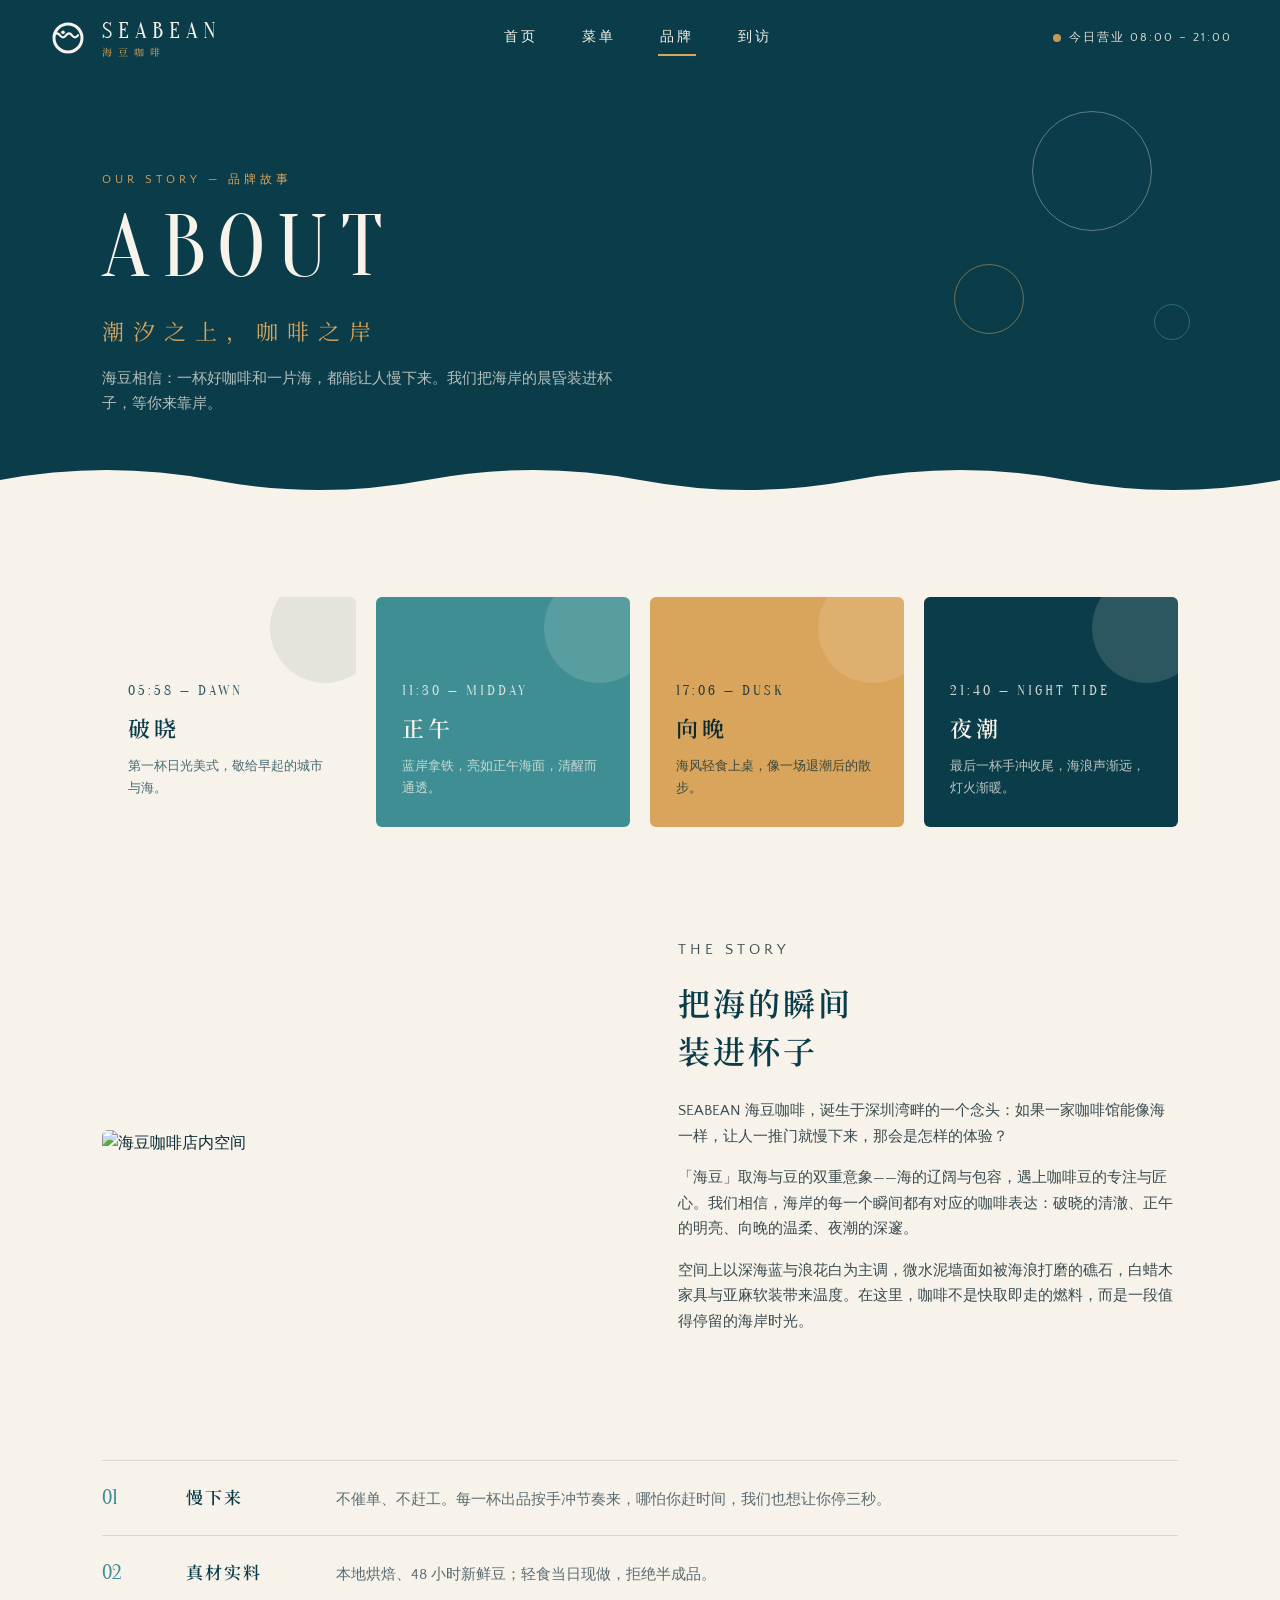
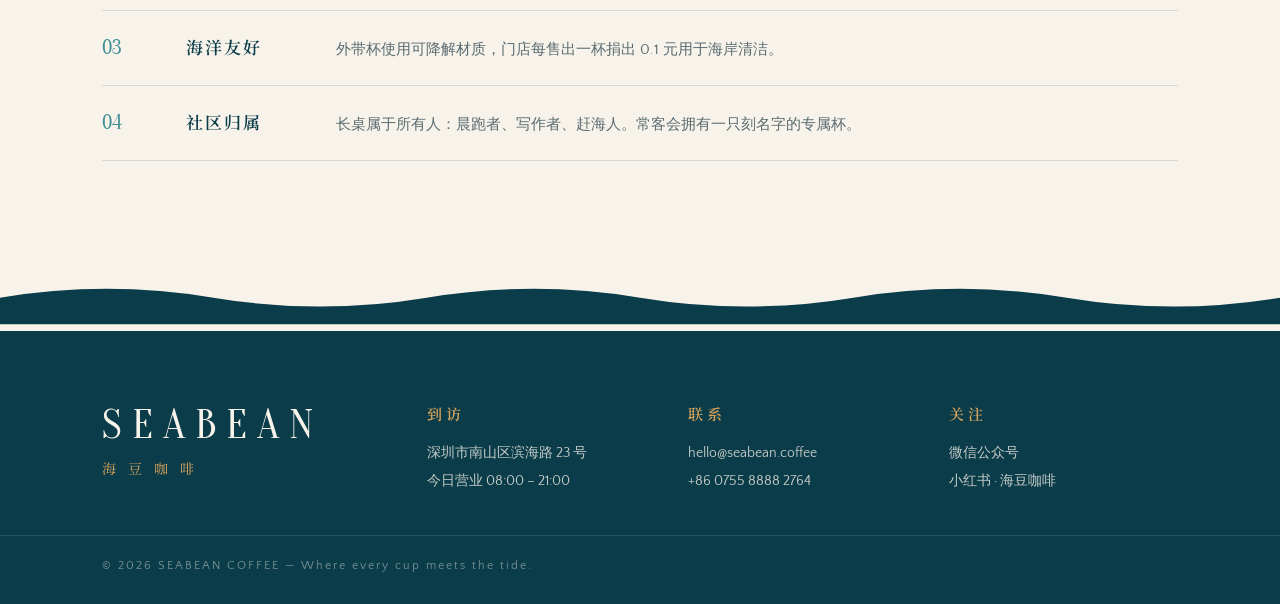
==== about.html @ 06146616 "Seabean 海豆咖啡官网：首页/菜单/品牌/到访四页" ====
<!DOCTYPE html>
<html lang="zh-CN">
<head>
<meta charset="UTF-8">
<meta name="viewport" content="width=device-width, initial-scale=1.0">
<title>品牌故事 · SEABEAN 海豆咖啡</title>
<meta name="description" content="海豆咖啡的品牌故事：把海的瞬间装进杯子。晨昏之间，潮汐之上，咖啡之岸。">
<link rel="preconnect" href="https://fonts.googleapis.com">
<link href="https://fonts.googleapis.com/css2?family=Oranienbaum&family=Quattrocento+Sans:wght@400;700&family=Noto+Serif+SC:wght@400;600&display=swap" rel="stylesheet">
<link rel="stylesheet" href="assets/style.css">
</head>
<body>

<header class="site-header">
  <a class="brand" href="index.html">
    <svg class="brand-mark" viewBox="0 0 120 120" aria-hidden="true">
      <circle cx="60" cy="60" r="42" fill="none" stroke="currentColor" stroke-width="9"/>
      <path d="M18 52 Q27 40 36 52 T54 52 T72 52 T90 52" fill="none" stroke="currentColor" stroke-width="7" stroke-linecap="round"/>
      <circle cx="45" cy="43" r="5.5" fill="currentColor"/>
    </svg>
    <span class="brand-word">SEABEAN<small>海豆咖啡</small></span>
  </a>
  <nav class="site-nav">
    <a href="index.html">首页</a>
    <a href="menu.html">菜单</a>
    <a href="about.html">品牌</a>
    <a href="visit.html">到访</a>
  </nav>
  <div class="header-hours"><span class="dot-live"></span>今日营业 08:00 – 21:00</div>
</header>

<section class="page-hero">
  <p class="sec-label on-dark">OUR STORY — 品牌故事</p>
  <h1>ABOUT</h1>
  <p class="ph-cn">潮汐之上，咖啡之岸</p>
  <p class="ph-sub">海豆相信：一杯好咖啡和一片海，都能让人慢下来。我们把海岸的晨昏装进杯子，等你来靠岸。</p>
  <div class="ph-bubbles">
    <span class="p1"></span><span class="p2"></span><span class="p3"></span>
  </div>
  <svg class="ph-wave" viewBox="0 0 1440 70" preserveAspectRatio="none" aria-hidden="true">
    <path d="M0 70 L0 42 Q120 22 240 42 Q360 62 480 42 Q600 22 720 42 Q840 62 960 42 Q1080 22 1200 42 Q1320 62 1440 42 L1440 70 Z" fill="#F7F3EA"/>
  </svg>
</section>

<!-- 晨昏四瞬间 -->
<section class="moments">
  <div class="moment m1 reveal">
    <span class="m-en">05:58 — DAWN</span>
    <div class="m-cn">破晓</div>
    <p class="m-desc">第一杯日光美式，敬给早起的城市与海。</p>
  </div>
  <div class="moment m2 reveal" style="transition-delay:.08s">
    <span class="m-en">11:30 — MIDDAY</span>
    <div class="m-cn">正午</div>
    <p class="m-desc">蓝岸拿铁，亮如正午海面，清醒而通透。</p>
  </div>
  <div class="moment m3 reveal" style="transition-delay:.16s">
    <span class="m-en">17:06 — DUSK</span>
    <div class="m-cn">向晚</div>
    <p class="m-desc">海风轻食上桌，像一场退潮后的散步。</p>
  </div>
  <div class="moment m4 reveal" style="transition-delay:.24s">
    <span class="m-en">21:40 — NIGHT TIDE</span>
    <div class="m-cn">夜潮</div>
    <p class="m-desc">最后一杯手冲收尾，海浪声渐远，灯火渐暖。</p>
  </div>
</section>

<!-- 品牌故事 -->
<section class="story">
  <div class="story-img reveal">
    <img src="assets/shop_interior.jpg" alt="海豆咖啡店内空间">
  </div>
  <div class="story-text reveal">
    <p class="sec-label">THE STORY</p>
    <h2>把海的瞬间<br>装进杯子</h2>
    <p>SEABEAN 海豆咖啡，诞生于深圳湾畔的一个念头：如果一家咖啡馆能像海一样，让人一推门就慢下来，那会是怎样的体验？</p>
    <p>「海豆」取海与豆的双重意象——海的辽阔与包容，遇上咖啡豆的专注与匠心。我们相信，海岸的每一个瞬间都有对应的咖啡表达：破晓的清澈、正午的明亮、向晚的温柔、夜潮的深邃。</p>
    <p>空间上以深海蓝与浪花白为主调，微水泥墙面如被海浪打磨的礁石，白蜡木家具与亚麻软装带来温度。在这里，咖啡不是快取即走的燃料，而是一段值得停留的海岸时光。</p>
  </div>
</section>

<!-- 品牌准则 -->
<section style="padding:0 8vw 110px">
  <ul class="values reveal">
    <li><span class="v-num">01</span><span class="v-name">慢下来</span><span class="v-desc">不催单、不赶工。每一杯出品按手冲节奏来，哪怕你赶时间，我们也想让你停三秒。</span></li>
    <li><span class="v-num">02</span><span class="v-name">真材实料</span><span class="v-desc">本地烘焙、48 小时新鲜豆；轻食当日现做，拒绝半成品。</span></li>
    <li><span class="v-num">03</span><span class="v-name">海洋友好</span><span class="v-desc">外带杯使用可降解材质，门店每售出一杯捐出 0.1 元用于海岸清洁。</span></li>
    <li><span class="v-num">04</span><span class="v-name">社区归属</span><span class="v-desc">长桌属于所有人：晨跑者、写作者、赶海人。常客会拥有一只刻名字的专属杯。</span></li>
  </ul>
</section>

<footer class="site-footer">
  <div class="foot-wave"><svg viewBox="0 0 1440 60" preserveAspectRatio="none" aria-hidden="true"><path d="M0 60 L0 30 Q120 10 240 30 Q360 50 480 30 Q600 10 720 30 Q840 50 960 30 Q1080 10 1200 30 Q1320 50 1440 30 L1440 60 Z"/></svg></div>
  <div class="foot-inner">
    <div class="foot-brand">SEABEAN<small>海豆咖啡</small></div>
    <div class="foot-cols">
      <div><h4>到访</h4><p>深圳市南山区滨海路 23 号<br>今日营业 08:00 – 21:00</p></div>
      <div><h4>联系</h4><p><a href="mailto:hello@seabean.coffee">hello@seabean.coffee</a><br>+86 0755 8888 2764</p></div>
      <div><h4>关注</h4><p><a href="#">微信公众号</a><br><a href="#">小红书 · 海豆咖啡</a></p></div>
    </div>
  </div>
  <div class="foot-legal">© 2026 SEABEAN COFFEE — Where every cup meets the tide.</div>
</footer>

<script src="assets/main.js"></script>
</body>
</html>
---- assets/style.css ----
/* ============ SEABEAN 海豆咖啡 — 品牌官网 ============ */
:root{
  --deep:#0B3C49;
  --ink:#072A33;
  --aqua:#3E8E93;
  --foam:#F7F3EA;
  --sand:#D9A45B;
  --coral:#E2735B;
  --gray:#5A6B70;
  --serif-en:'Oranienbaum', 'Noto Serif SC', serif;
  --serif-cn:'Noto Serif SC', 'Songti SC', serif;
  --sans:'Quattrocento Sans', 'PingFang SC', 'Microsoft YaHei', sans-serif;
}
*{margin:0;padding:0;box-sizing:border-box}
html{scroll-behavior:smooth}
body{
  font-family:var(--sans);
  color:var(--ink);
  background:var(--foam);
  line-height:1.7;
  -webkit-font-smoothing:antialiased;
}
img{display:block;max-width:100%}
a{color:inherit;text-decoration:none}
::selection{background:var(--sand);color:var(--ink)}

/* ---------- 通用文字 ---------- */
.sec-label{
  font-size:12px;letter-spacing:4px;color:var(--aqua);
  font-family:var(--sans);margin-bottom:14px;
}
.sec-label.on-dark{color:var(--sand)}
.sec-title{
  font-family:var(--serif-cn);
  font-size:clamp(28px,3.6vw,44px);
  font-weight:600;color:var(--deep);
  line-height:1.35;letter-spacing:2px;
}
.sec-title.on-dark{color:var(--foam)}
.btn-foam,.btn-deep{
  display:inline-block;padding:14px 38px;
  font-size:14px;letter-spacing:3px;
  border:1px solid transparent;cursor:pointer;
  transition:all .35s ease;
}
.btn-foam{background:var(--foam);color:var(--deep)}
.btn-foam:hover{background:var(--sand);color:var(--ink)}
.btn-deep{background:var(--deep);color:var(--foam)}
.btn-deep:hover{background:var(--aqua);color:var(--foam)}
.foam-dot{
  display:inline-block;width:9px;height:9px;border-radius:50%;
  background:var(--coral);margin-left:8px;vertical-align:middle;
}

/* ---------- 页头 ---------- */
.site-header{
  position:fixed;inset:0 0 auto 0;z-index:50;
  display:grid;grid-template-columns:auto 1fr auto;align-items:center;
  gap:24px;padding:18px 48px;
  color:var(--foam);
  transition:background .4s ease, color .4s ease, box-shadow .4s ease, padding .4s ease;
}
.site-header.solid{
  background:rgba(247,243,234,.96);
  color:var(--deep);
  box-shadow:0 1px 0 rgba(11,60,73,.12);
  padding:10px 48px;
}
.brand{display:flex;align-items:center;gap:14px}
.brand-mark{width:40px;height:40px}
.brand-word{
  font-family:var(--serif-en);font-size:22px;letter-spacing:6px;
  display:flex;flex-direction:column;line-height:1.1;
}
.brand-word small{
  font-family:var(--serif-cn);font-size:10px;letter-spacing:6px;color:var(--sand);
  margin-top:2px;
}
.site-nav{display:flex;justify-content:center;gap:40px}
.site-nav a{
  font-size:14px;letter-spacing:3px;padding:6px 2px;position:relative;
}
.site-nav a::after{
  content:"";position:absolute;left:0;bottom:0;height:2px;width:0;
  background:var(--sand);transition:width .35s ease;
}
.site-nav a:hover::after,.site-nav a.active::after{width:100%}
.header-hours{
  font-size:12px;letter-spacing:2px;display:flex;align-items:center;gap:8px;
  color:inherit;opacity:.9;
}
.dot-live{width:8px;height:8px;border-radius:50%;background:var(--sand);animation:pulse 2.4s infinite}
@keyframes pulse{0%,100%{opacity:1}50%{opacity:.35}}

/* ---------- 首页 HERO ---------- */
.hero{position:relative;height:100vh;min-height:640px;overflow:hidden}
.hero-bg{
  position:absolute;inset:0;background-size:cover;background-position:center;
  transform:scale(1.06);animation:heroDrift 18s ease-in-out infinite alternate;
}
@keyframes heroDrift{from{transform:scale(1.06) translateX(0)}to{transform:scale(1.06) translateX(-16px)}}
.hero-shade{
  position:absolute;inset:0;
  background:linear-gradient(100deg, rgba(7,42,51,.92) 0%, rgba(7,42,51,.55) 48%, rgba(7,42,51,.15) 100%);
}
.hero-inner{
  position:relative;z-index:2;height:100%;
  display:flex;flex-direction:column;justify-content:center;
  padding:0 8vw;color:var(--foam);
}
.hero-kicker{font-size:13px;letter-spacing:6px;color:var(--sand);margin-bottom:22px}
.hero-title{
  font-family:var(--serif-en);font-weight:400;
  font-size:clamp(64px,11vw,150px);letter-spacing:.12em;line-height:1;
}
.hero-cn{
  font-family:var(--serif-cn);font-size:clamp(17px,2vw,24px);
  letter-spacing:.5em;color:var(--sand);margin-top:26px;
}
.hero-tag{margin-top:18px;font-size:clamp(14px,1.4vw,18px);color:rgba(247,243,234,.85)}
.hero-wave{position:absolute;bottom:-1px;left:0;width:100%;height:90px;z-index:3}
.bubble{
  position:absolute;border-radius:50%;z-index:2;
  background:radial-gradient(circle at 35% 30%, rgba(247,243,234,.85), rgba(247,243,234,.12));
  animation:rise 9s ease-in infinite;opacity:0;
}
.b1{width:14px;height:14px;left:74%;bottom:120px;animation-delay:0s}
.b2{width:22px;height:22px;left:80%;bottom:100px;animation-delay:2.2s}
.b3{width:10px;height:10px;left:87%;bottom:130px;animation-delay:4.1s}
.b4{width:17px;height:17px;left:70%;bottom:90px;animation-delay:6s}
@keyframes rise{
  0%{transform:translateY(0) scale(.7);opacity:0}
  15%{opacity:.75}
  100%{transform:translateY(-46vh) scale(1.1);opacity:0}
}

/* ---------- 概念区 ---------- */
.concept{
  display:grid;grid-template-columns:1fr 1.15fr;gap:6vw;
  padding:110px 8vw 90px;align-items:start;
}
.concept-right p{font-size:16px;color:#3A4A4E;max-width:56ch}
.concept-list{list-style:none;margin-top:34px;border-top:1px solid rgba(11,60,73,.16)}
.concept-list li{
  display:grid;grid-template-columns:110px 1fr;gap:18px;
  padding:15px 4px;border-bottom:1px solid rgba(11,60,73,.16);
  font-size:14.5px;align-items:baseline;
}
.concept-list strong{font-family:var(--serif-cn);color:var(--deep);font-size:16px}
.concept-list span{color:var(--gray)}

/* ---------- 空间影像 ---------- */
.spaces{
  display:grid;grid-template-columns:1.2fr 1fr;grid-template-rows:repeat(2,300px);
  gap:22px;padding:0 8vw 110px;
}
.space-card{position:relative;overflow:hidden;border-radius:6px}
.space-card.tall{grid-row:span 2}
.space-card img{
  width:100%;height:100%;object-fit:cover;
  transition:transform 1.1s cubic-bezier(.19,1,.22,1);
}
.space-card:hover img{transform:scale(1.05)}
.space-cap{
  position:absolute;left:0;right:0;bottom:0;
  padding:44px 26px 20px;color:var(--foam);
  font-family:var(--serif-cn);font-size:16px;letter-spacing:1px;
  background:linear-gradient(to top, rgba(7,42,51,.82), transparent);
}
.space-cap span{
  font-family:var(--serif-en);color:var(--sand);
  margin-right:12px;font-size:15px;letter-spacing:2px;
}

/* ---------- 推荐菜单（深底） ---------- */
.feature-menu{background:var(--deep);color:var(--foam);padding:100px 8vw;text-align:center}
.fm-head{margin-bottom:56px}
.fm-grid{
  display:grid;grid-template-columns:1fr 1fr;gap:0 5vw;
  text-align:left;max-width:960px;margin:0 auto 56px;
}
.fm-item{padding:22px 0;border-bottom:1px solid rgba(247,243,234,.16)}
.fm-row{display:flex;align-items:baseline;gap:14px}
.fm-name{font-family:var(--serif-cn);font-size:19px;letter-spacing:2px}
.fm-dots{
  flex:1;border-bottom:2px dotted rgba(247,243,234,.35);
  transform:translateY(-5px);min-width:40px;
}
.fm-price{font-family:var(--serif-en);font-size:19px;color:var(--sand)}
.fm-desc{font-size:13px;color:rgba(247,243,234,.62);margin-top:6px}

/* ---------- 品牌语句 ---------- */
.brand-line{position:relative;padding:130px 8vw;text-align:center;overflow:hidden}
.bl-ring{position:absolute;right:-60px;top:-40px;width:340px;height:340px;animation:spin 60s linear infinite}
@keyframes spin{to{transform:rotate(360deg)}}
.brand-line blockquote{
  font-family:var(--serif-cn);font-size:clamp(20px,2.6vw,30px);
  color:var(--deep);line-height:2;letter-spacing:2px;max-width:820px;margin:0 auto 42px;
}

/* ---------- 页脚 ---------- */
.site-footer{position:relative;background:var(--deep);color:var(--foam)}
.foot-wave{display:block;width:100%;height:60px;background:var(--foam)}
.foot-wave path{fill:var(--deep)}
.foot-inner{
  display:grid;grid-template-columns:auto 1fr;gap:8vw;
  padding:70px 8vw 40px;
}
.foot-brand{
  font-family:var(--serif-en);font-size:42px;letter-spacing:10px;line-height:1.15;
}
.foot-brand small{
  display:block;font-family:var(--serif-cn);font-size:14px;
  letter-spacing:12px;color:var(--sand);margin-top:10px;
}
.foot-cols{display:grid;grid-template-columns:repeat(3,1fr);gap:32px;align-self:center}
.foot-cols h4{
  font-family:var(--serif-cn);font-size:15px;letter-spacing:4px;
  color:var(--sand);margin-bottom:12px;font-weight:600;
}
.foot-cols p{font-size:14px;color:rgba(247,243,234,.78);line-height:2}
.foot-cols a:hover{color:var(--sand)}
.foot-legal{
  padding:20px 8vw 28px;font-size:12px;letter-spacing:2px;
  color:rgba(247,243,234,.45);border-top:1px solid rgba(247,243,234,.12);
}

/* ---------- 内页共用 ---------- */
.page-hero{
  position:relative;padding:170px 8vw 90px;color:var(--foam);
  background:var(--deep);overflow:hidden;
}
.page-hero .ph-wave{
  position:absolute;left:0;bottom:-1px;width:100%;height:70px;
}
.page-hero h1{
  font-family:var(--serif-en);font-weight:400;
  font-size:clamp(44px,7vw,88px);letter-spacing:.14em;line-height:1;
}
.page-hero .ph-cn{
  font-family:var(--serif-cn);font-size:clamp(16px,1.8vw,22px);
  letter-spacing:.4em;color:var(--sand);margin-top:20px;
}
.page-hero .ph-sub{margin-top:16px;color:rgba(247,243,234,.72);font-size:15px;max-width:52ch}
.ph-bubbles span{
  position:absolute;border-radius:50%;
  border:1.5px solid rgba(247,243,234,.35);
}
.ph-bubbles .p1{width:120px;height:120px;right:10%;top:22%}
.ph-bubbles .p2{width:70px;height:70px;right:20%;top:52%;border-color:rgba(217,164,91,.5)}
.ph-bubbles .p3{width:36px;height:36px;right:7%;top:60%;border-color:rgba(62,142,147,.6)}

/* ---------- 菜单页 ---------- */
.menu-section{padding:90px 8vw 100px;max-width:1080px;margin:0 auto}
.menu-cat{margin-bottom:64px}
.menu-cat-head{display:flex;align-items:baseline;gap:16px;margin-bottom:26px}
.menu-cat-head h2{
  font-family:var(--serif-cn);font-size:26px;color:var(--deep);
  letter-spacing:4px;font-weight:600;
}
.menu-cat-head .en{
  font-family:var(--serif-en);font-size:15px;letter-spacing:4px;color:var(--aqua);
}
.menu-cat-head::after{
  content:"";flex:1;height:8px;transform:translateY(-2px);opacity:.5;
  background:url("data:image/svg+xml,%3Csvg xmlns='http://www.w3.org/2000/svg' viewBox='0 0 120 24'%3E%3Cpath d='M0 14 Q20 2 40 14 T80 14 T120 14' fill='none' stroke='%233E8E93' stroke-width='3'/%3E%3C/svg%3E") repeat-x left center/120px 24px;
}
.mi{display:grid;grid-template-columns:1fr auto;gap:4px 16px;padding:15px 0;border-bottom:1px solid rgba(11,60,73,.12)}
.mi-top{display:flex;align-items:baseline;gap:12px}
.mi-name{font-family:var(--serif-cn);font-size:17px;color:var(--ink);letter-spacing:1px}
.mi-dots{flex:1;border-bottom:2px dotted rgba(11,60,73,.3);transform:translateY(-4px);min-width:36px}
.mi-price{font-family:var(--serif-en);font-size:17px;color:var(--deep)}
.mi-desc{grid-column:1/-1;font-size:13px;color:var(--gray)}
.mi .badge{
  font-size:10px;letter-spacing:2px;color:var(--coral);
  border:1px solid var(--coral);border-radius:99px;padding:2px 10px;margin-left:10px;
  vertical-align:middle;white-space:nowrap;
}
.menu-note{
  background:var(--deep);color:var(--foam);border-radius:6px;
  padding:40px 48px;display:flex;flex-wrap:wrap;gap:24px 60px;align-items:center;
}
.menu-note h3{font-family:var(--serif-cn);font-size:20px;letter-spacing:3px;color:var(--sand);font-weight:600}
.menu-note p{font-size:13.5px;color:rgba(247,243,234,.75)}

/* ---------- 品牌页 ---------- */
.moments{display:grid;grid-template-columns:repeat(4,1fr);gap:20px;padding:90px 8vw}
.moment{
  border-radius:6px;padding:34px 26px 28px;min-height:230px;color:var(--foam);
  display:flex;flex-direction:column;justify-content:flex-end;position:relative;overflow:hidden;
}
.moment .m-en{font-family:var(--serif-en);letter-spacing:3px;font-size:14px;opacity:.85}
.moment .m-cn{font-family:var(--serif-cn);font-size:22px;letter-spacing:4px;margin-top:6px;font-weight:600}
.moment .m-desc{font-size:12.5px;opacity:.75;margin-top:10px;line-height:1.7}
.moment::before{
  content:"";position:absolute;right:-24px;top:-24px;width:110px;height:110px;border-radius:50%;
  background:rgba(247,243,234,.14);
}
.moment.m1{background:var(--foam);color:var(--deep)}
.moment.m1::before{background:rgba(11,60,73,.08)}
.moment.m2{background:var(--aqua)}
.moment.m3{background:var(--sand);color:var(--ink)}
.moment.m4{background:var(--deep)}
.story{display:grid;grid-template-columns:1fr 1fr;gap:6vw;padding:20px 8vw 110px;align-items:center}
.story-img{border-radius:6px;overflow:hidden}
.story-img img{width:100%;height:100%;object-fit:cover}
.story-text h2{
  font-family:var(--serif-cn);font-size:32px;color:var(--deep);
  letter-spacing:3px;margin-bottom:24px;font-weight:600;line-height:1.5;
}
.story-text p{font-size:15px;color:#3A4A4E;margin-bottom:16px}
.values{border-top:1px solid rgba(11,60,73,.14)}
.values li{
  list-style:none;display:grid;grid-template-columns:64px 130px 1fr;gap:20px;
  padding:20px 0;border-bottom:1px solid rgba(11,60,73,.14);font-size:14.5px;align-items:baseline;
}
.values .v-num{font-family:var(--serif-en);color:var(--aqua);font-size:20px}
.values .v-name{font-family:var(--serif-cn);color:var(--deep);font-size:17px;letter-spacing:2px;font-weight:600}
.values .v-desc{color:var(--gray)}

/* ---------- 到访页 ---------- */
.visit-grid{display:grid;grid-template-columns:1fr 1fr;gap:0;padding:0 0 100px}
.visit-info{padding:90px 6vw 90px 8vw}
.visit-info h2{
  font-family:var(--serif-cn);font-size:30px;color:var(--deep);
  letter-spacing:3px;margin-bottom:36px;font-weight:600;
}
.info-rows{border-top:1px solid rgba(11,60,73,.16)}
.info-rows div{
  display:grid;grid-template-columns:110px 1fr;gap:20px;
  padding:18px 4px;border-bottom:1px solid rgba(11,60,73,.16);font-size:15px;
}
.info-rows dt{font-family:var(--serif-cn);color:var(--deep);font-weight:600;letter-spacing:2px}
.info-rows dd{color:#3A4A4E}
.visit-map{position:relative;background:var(--deep);min-height:520px;overflow:hidden}
.visit-map svg{position:absolute;inset:0;width:100%;height:100%}
.map-pin{
  position:absolute;left:54%;top:44%;transform:translate(-50%,-100%);
  text-align:center;color:var(--foam);
}
.map-pin svg{position:static;width:44px;height:44px;margin:0 auto 8px;display:block;animation:bob 2.6s ease-in-out infinite}
@keyframes bob{0%,100%{transform:translateY(0)}50%{transform:translateY(-8px)}}
.map-pin .mp-name{font-family:var(--serif-en);letter-spacing:4px;font-size:15px}
.map-pin .mp-sub{font-size:11px;letter-spacing:2px;color:var(--sand)}
.visit-cta{
  background:var(--deep);color:var(--foam);text-align:center;padding:90px 8vw;
}
.visit-cta h2{font-family:var(--serif-cn);font-size:clamp(26px,3.4vw,40px);letter-spacing:4px;margin-bottom:16px;font-weight:600}
.visit-cta p{color:rgba(247,243,234,.7);margin-bottom:36px}

/* ---------- 动效 reveal ---------- */
.reveal{opacity:0;transform:translateY(26px);transition:opacity .8s ease, transform .8s ease}
.reveal.in{opacity:1;transform:none}

/* ---------- 响应式 ---------- */
@media (max-width:960px){
  .site-header{grid-template-columns:auto auto;padding:14px 20px;gap:14px}
  .site-nav{gap:20px}
  .header-hours{display:none}
  .concept{grid-template-columns:1fr;gap:36px;padding:80px 6vw 60px}
  .spaces{grid-template-columns:1fr;grid-template-rows:none;padding:0 6vw 80px}
  .space-card{height:280px}
  .space-card.tall{grid-row:auto;height:340px}
  .fm-grid{grid-template-columns:1fr}
  .moments{grid-template-columns:1fr 1fr;padding:60px 6vw;gap:14px}
  .story{grid-template-columns:1fr;padding:0 6vw 80px}
  .visit-grid{grid-template-columns:1fr}
  .visit-info{padding:70px 6vw}
  .foot-inner{grid-template-columns:1fr;gap:36px;padding:56px 6vw 30px}
  .foot-cols{grid-template-columns:1fr 1fr}
  .brand-line{padding:90px 6vw}
  .bl-ring{width:220px;height:220px;right:-80px}
}
@media (max-width:640px){
  .site-nav{gap:14px}
  .site-nav a{font-size:12px;letter-spacing:1px}
  .brand-word{font-size:17px;letter-spacing:4px}
  .moments{grid-template-columns:1fr}
  .menu-note{padding:30px 24px}
}
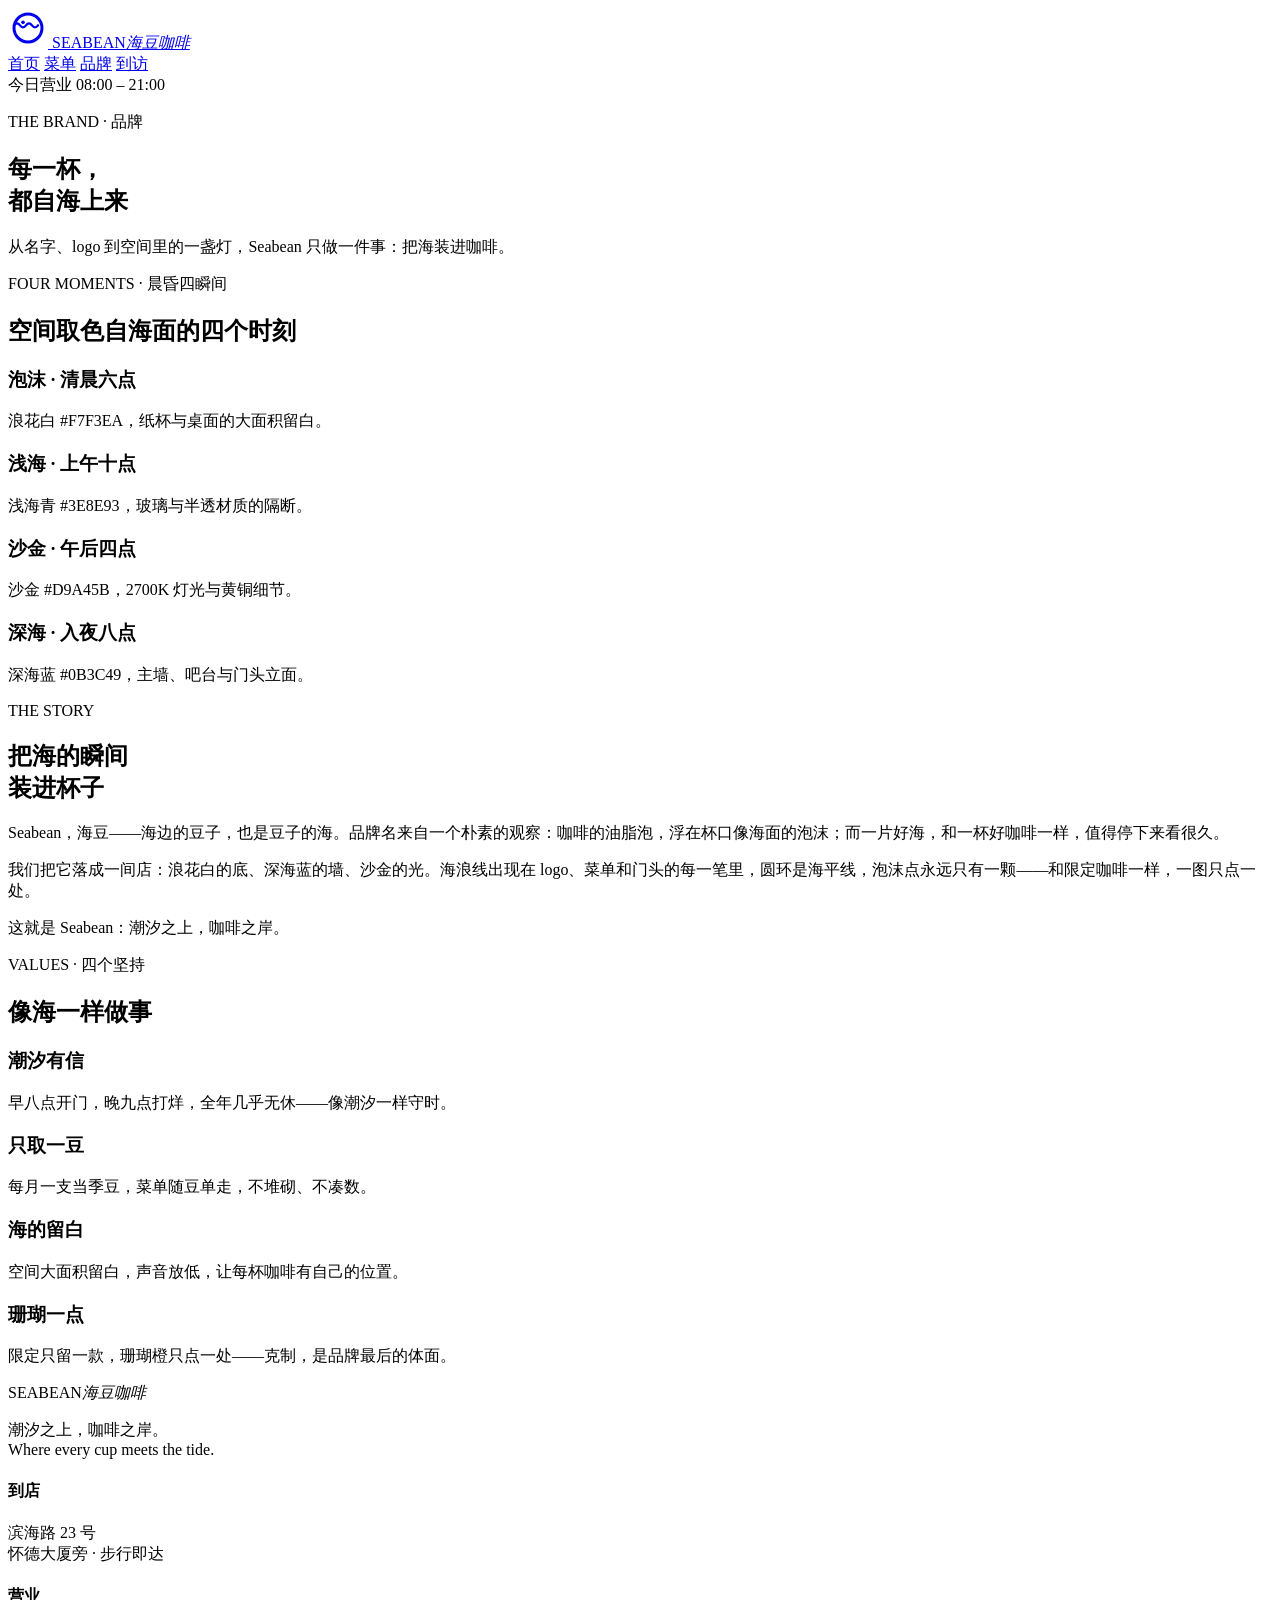
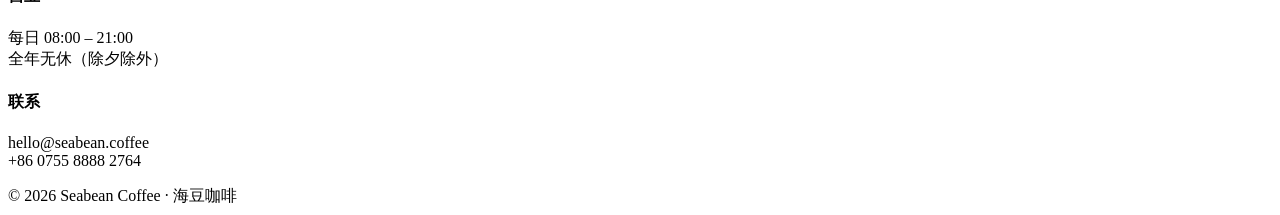
==== commit 59fa488a: "restore index/about pages" ====
--- a/about.html
+++ b/about.html
@@ -3,106 +3,86 @@
 <head>
 <meta charset="UTF-8">
 <meta name="viewport" content="width=device-width, initial-scale=1.0">
-<title>品牌故事 · SEABEAN 海豆咖啡</title>
-<meta name="description" content="海豆咖啡的品牌故事：把海的瞬间装进杯子。晨昏之间，潮汐之上，咖啡之岸。">
-<link rel="preconnect" href="https://fonts.googleapis.com">
+<title>品牌 · SEABEAN 海豆咖啡</title>
 <link href="https://fonts.googleapis.com/css2?family=Oranienbaum&family=Quattrocento+Sans:wght@400;700&family=Noto+Serif+SC:wght@400;600&display=swap" rel="stylesheet">
 <link rel="stylesheet" href="assets/style.css">
+<link rel="stylesheet" href="assets/images.css">
 </head>
 <body>
-
 <header class="site-header">
-  <a class="brand" href="index.html">
-    <svg class="brand-mark" viewBox="0 0 120 120" aria-hidden="true">
+  <a class="logo" href="index.html" aria-label="Seabean 首页">
+    <svg viewBox="0 0 120 120" width="40" height="40" aria-hidden="true">
       <circle cx="60" cy="60" r="42" fill="none" stroke="currentColor" stroke-width="9"/>
       <path d="M18 52 Q27 40 36 52 T54 52 T72 52 T90 52" fill="none" stroke="currentColor" stroke-width="7" stroke-linecap="round"/>
       <circle cx="45" cy="43" r="5.5" fill="currentColor"/>
     </svg>
-    <span class="brand-word">SEABEAN<small>海豆咖啡</small></span>
+    <span class="logo-word">SEABEAN<em>海豆咖啡</em></span>
   </a>
   <nav class="site-nav">
     <a href="index.html">首页</a>
     <a href="menu.html">菜单</a>
-    <a href="about.html">品牌</a>
+    <a href="about.html" class="active">品牌</a>
     <a href="visit.html">到访</a>
   </nav>
   <div class="header-hours"><span class="dot-live"></span>今日营业 08:00 – 21:00</div>
 </header>
 
 <section class="page-hero">
-  <p class="sec-label on-dark">OUR STORY — 品牌故事</p>
-  <h1>ABOUT</h1>
-  <p class="ph-cn">潮汐之上，咖啡之岸</p>
-  <p class="ph-sub">海豆相信：一杯好咖啡和一片海，都能让人慢下来。我们把海岸的晨昏装进杯子，等你来靠岸。</p>
-  <div class="ph-bubbles">
-    <span class="p1"></span><span class="p2"></span><span class="p3"></span>
-  </div>
-  <svg class="ph-wave" viewBox="0 0 1440 70" preserveAspectRatio="none" aria-hidden="true">
-    <path d="M0 70 L0 42 Q120 22 240 42 Q360 62 480 42 Q600 22 720 42 Q840 62 960 42 Q1080 22 1200 42 Q1320 62 1440 42 L1440 70 Z" fill="#F7F3EA"/>
-  </svg>
+  <p class="sec-label">THE BRAND · 品牌</p>
+  <h1 class="page-title">每一杯，<br>都自海上来</h1>
+  <p class="page-sub">从名字、logo 到空间里的一盏灯，Seabean 只做一件事：把海装进咖啡。</p>
 </section>
 
 <!-- 晨昏四瞬间 -->
-<section class="moments">
-  <div class="moment m1 reveal">
-    <span class="m-en">05:58 — DAWN</span>
-    <div class="m-cn">破晓</div>
-    <p class="m-desc">第一杯日光美式，敬给早起的城市与海。</p>
-  </div>
-  <div class="moment m2 reveal" style="transition-delay:.08s">
-    <span class="m-en">11:30 — MIDDAY</span>
-    <div class="m-cn">正午</div>
-    <p class="m-desc">蓝岸拿铁，亮如正午海面，清醒而通透。</p>
-  </div>
-  <div class="moment m3 reveal" style="transition-delay:.16s">
-    <span class="m-en">17:06 — DUSK</span>
-    <div class="m-cn">向晚</div>
-    <p class="m-desc">海风轻食上桌，像一场退潮后的散步。</p>
-  </div>
-  <div class="moment m4 reveal" style="transition-delay:.24s">
-    <span class="m-en">21:40 — NIGHT TIDE</span>
-    <div class="m-cn">夜潮</div>
-    <p class="m-desc">最后一杯手冲收尾，海浪声渐远，灯火渐暖。</p>
+<section class="sec">
+  <p class="sec-label">FOUR MOMENTS · 晨昏四瞬间</p>
+  <h2 class="sec-title">空间取色自海面的四个时刻</h2>
+  <div class="moments">
+    <div class="moment m1 reveal"><h3>泡沫 · 清晨六点</h3><p>浪花白 #F7F3EA，纸杯与桌面的大面积留白。</p></div>
+    <div class="moment m2 reveal"><h3>浅海 · 上午十点</h3><p>浅海青 #3E8E93，玻璃与半透材质的隔断。</p></div>
+    <div class="moment m3 reveal"><h3>沙金 · 午后四点</h3><p>沙金 #D9A45B，2700K 灯光与黄铜细节。</p></div>
+    <div class="moment m4 reveal"><h3>深海 · 入夜八点</h3><p>深海蓝 #0B3C49，主墙、吧台与门头立面。</p></div>
   </div>
 </section>
 
 <!-- 品牌故事 -->
 <section class="story">
   <div class="story-img reveal">
-    <img src="assets/shop_interior.jpg" alt="海豆咖啡店内空间">
+    <div class="ph img-shop-interior" role="img" aria-label="海豆咖啡店内空间"></div>
   </div>
   <div class="story-text reveal">
     <p class="sec-label">THE STORY</p>
     <h2>把海的瞬间<br>装进杯子</h2>
-    <p>SEABEAN 海豆咖啡，诞生于深圳湾畔的一个念头：如果一家咖啡馆能像海一样，让人一推门就慢下来，那会是怎样的体验？</p>
-    <p>「海豆」取海与豆的双重意象——海的辽阔与包容，遇上咖啡豆的专注与匠心。我们相信，海岸的每一个瞬间都有对应的咖啡表达：破晓的清澈、正午的明亮、向晚的温柔、夜潮的深邃。</p>
-    <p>空间上以深海蓝与浪花白为主调，微水泥墙面如被海浪打磨的礁石，白蜡木家具与亚麻软装带来温度。在这里，咖啡不是快取即走的燃料，而是一段值得停留的海岸时光。</p>
+    <p>Seabean，海豆——海边的豆子，也是豆子的海。品牌名来自一个朴素的观察：咖啡的油脂泡，浮在杯口像海面的泡沫；而一片好海，和一杯好咖啡一样，值得停下来看很久。</p>
+    <p>我们把它落成一间店：浪花白的底、深海蓝的墙、沙金的光。海浪线出现在 logo、菜单和门头的每一笔里，圆环是海平线，泡沫点永远只有一颗——和限定咖啡一样，一图只点一处。</p>
+    <p>这就是 Seabean：潮汐之上，咖啡之岸。</p>
   </div>
 </section>
 
-<!-- 品牌准则 -->
-<section style="padding:0 8vw 110px">
-  <ul class="values reveal">
-    <li><span class="v-num">01</span><span class="v-name">慢下来</span><span class="v-desc">不催单、不赶工。每一杯出品按手冲节奏来，哪怕你赶时间，我们也想让你停三秒。</span></li>
-    <li><span class="v-num">02</span><span class="v-name">真材实料</span><span class="v-desc">本地烘焙、48 小时新鲜豆；轻食当日现做，拒绝半成品。</span></li>
-    <li><span class="v-num">03</span><span class="v-name">海洋友好</span><span class="v-desc">外带杯使用可降解材质，门店每售出一杯捐出 0.1 元用于海岸清洁。</span></li>
-    <li><span class="v-num">04</span><span class="v-name">社区归属</span><span class="v-desc">长桌属于所有人：晨跑者、写作者、赶海人。常客会拥有一只刻名字的专属杯。</span></li>
-  </ul>
+<!-- 四个坚持 -->
+<section class="sec sec-tint">
+  <p class="sec-label">VALUES · 四个坚持</p>
+  <h2 class="sec-title">像海一样做事</h2>
+  <div class="values">
+    <div class="val reveal"><h3>潮汐有信</h3><p>早八点开门，晚九点打烊，全年几乎无休——像潮汐一样守时。</p></div>
+    <div class="val reveal"><h3>只取一豆</h3><p>每月一支当季豆，菜单随豆单走，不堆砌、不凑数。</p></div>
+    <div class="val reveal"><h3>海的留白</h3><p>空间大面积留白，声音放低，让每杯咖啡有自己的位置。</p></div>
+    <div class="val reveal"><h3>珊瑚一点</h3><p>限定只留一款，珊瑚橙只点一处——克制，是品牌最后的体面。</p></div>
+  </div>
 </section>
 
 <footer class="site-footer">
-  <div class="foot-wave"><svg viewBox="0 0 1440 60" preserveAspectRatio="none" aria-hidden="true"><path d="M0 60 L0 30 Q120 10 240 30 Q360 50 480 30 Q600 10 720 30 Q840 50 960 30 Q1080 10 1200 30 Q1320 50 1440 30 L1440 60 Z"/></svg></div>
-  <div class="foot-inner">
-    <div class="foot-brand">SEABEAN<small>海豆咖啡</small></div>
-    <div class="foot-cols">
-      <div><h4>到访</h4><p>深圳市南山区滨海路 23 号<br>今日营业 08:00 – 21:00</p></div>
-      <div><h4>联系</h4><p><a href="mailto:hello@seabean.coffee">hello@seabean.coffee</a><br>+86 0755 8888 2764</p></div>
-      <div><h4>关注</h4><p><a href="#">微信公众号</a><br><a href="#">小红书 · 海豆咖啡</a></p></div>
+  <div class="foot-grid">
+    <div class="foot-brand">
+      <span class="logo-word light">SEABEAN<em>海豆咖啡</em></span>
+      <p>潮汐之上，咖啡之岸。<br>Where every cup meets the tide.</p>
     </div>
+    <div class="foot-col"><h4>到店</h4><p>滨海路 23 号<br>怀德大厦旁 · 步行即达</p></div>
+    <div class="foot-col"><h4>营业</h4><p>每日 08:00 – 21:00<br>全年无休（除夕除外）</p></div>
+    <div class="foot-col"><h4>联系</h4><p>hello@seabean.coffee<br>+86 0755 8888 2764</p></div>
   </div>
-  <div class="foot-legal">© 2026 SEABEAN COFFEE — Where every cup meets the tide.</div>
+  <div class="foot-base">© 2026 Seabean Coffee · 海豆咖啡</div>
 </footer>
-
 <script src="assets/main.js"></script>
 </body>
 </html>
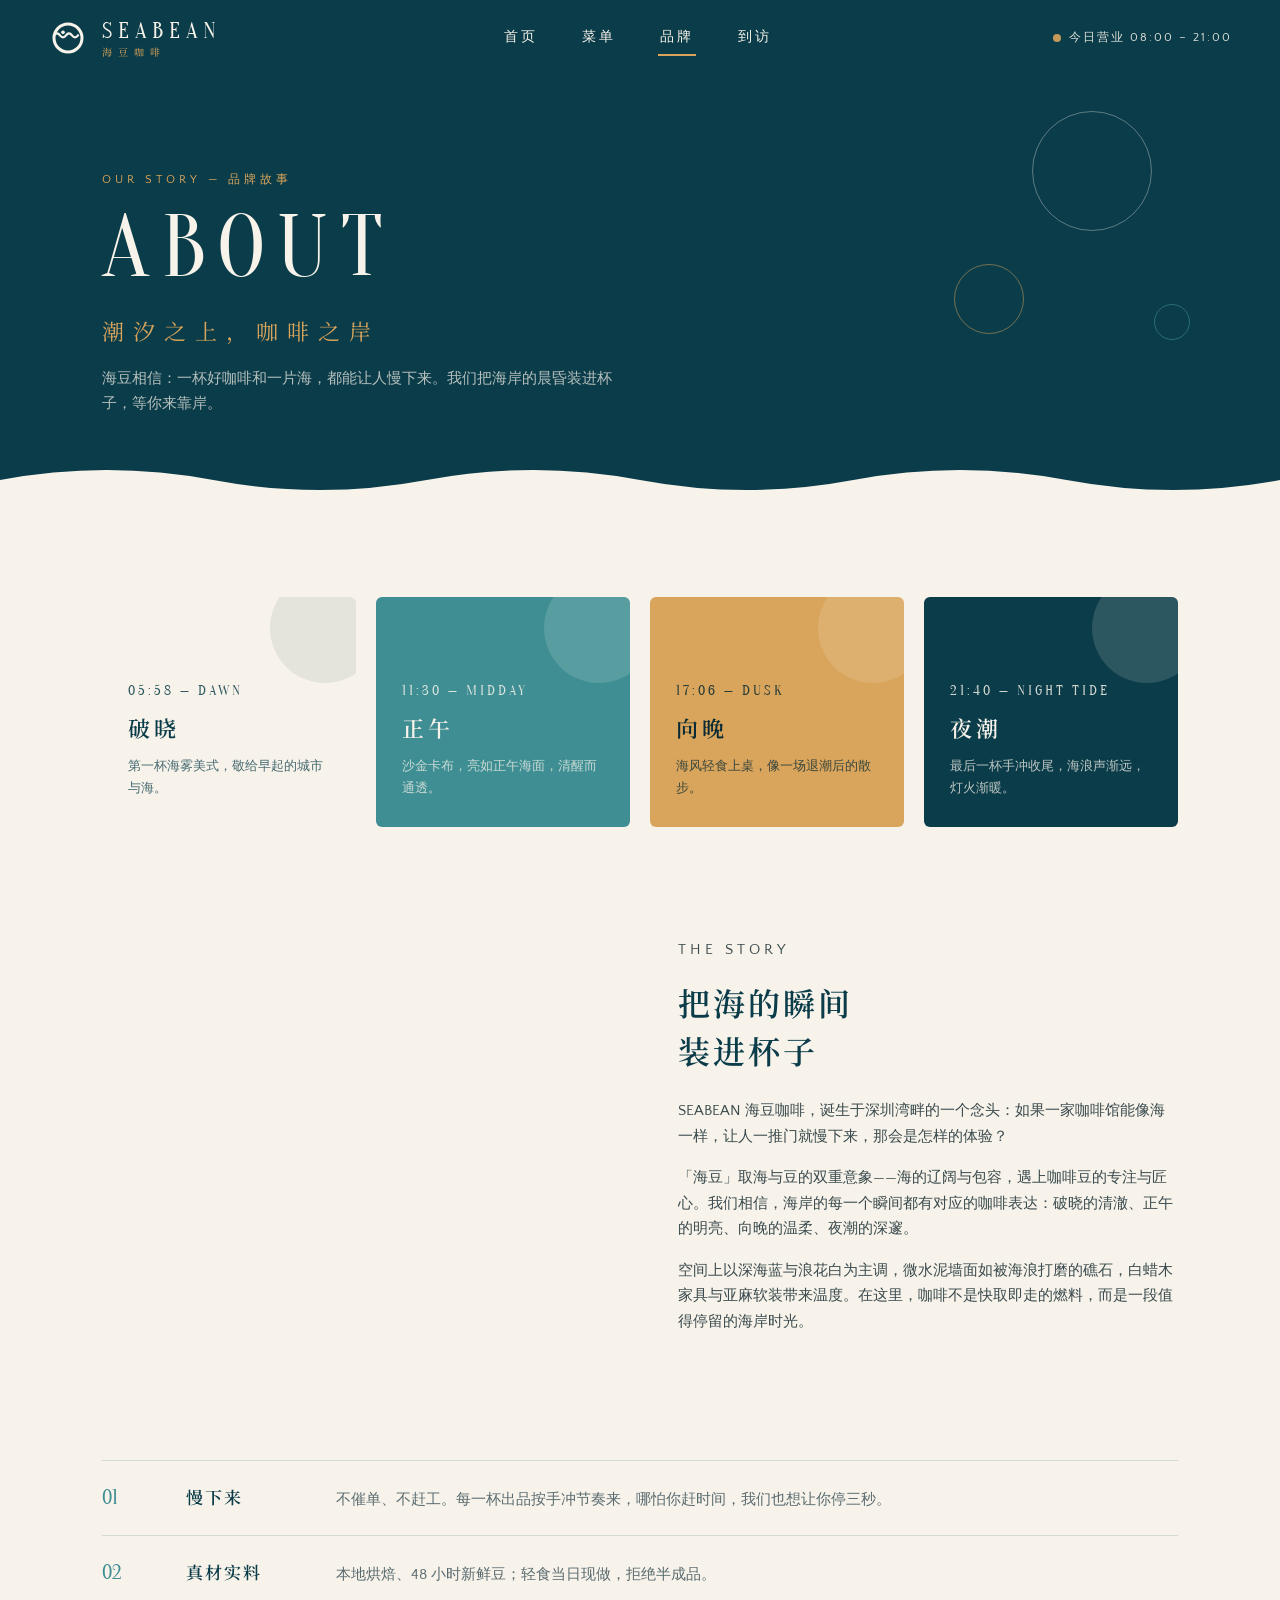
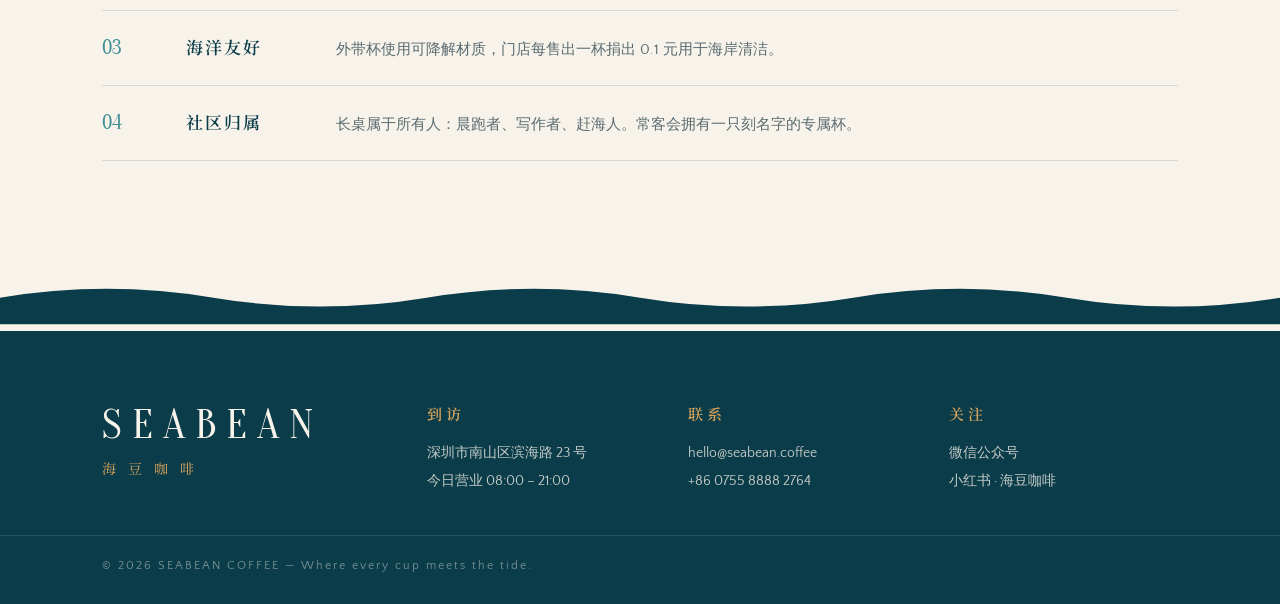
==== commit 77f1fb5e: "restore exact local pages + stylesheet" ====
--- a/about.html
+++ b/about.html
@@ -3,45 +3,67 @@
 <head>
 <meta charset="UTF-8">
 <meta name="viewport" content="width=device-width, initial-scale=1.0">
-<title>品牌 · SEABEAN 海豆咖啡</title>
+<title>品牌故事 · SEABEAN 海豆咖啡</title>
+<meta name="description" content="海豆咖啡的品牌故事：把海的瞬间装进杯子。晨昏之间，潮汐之上，咖啡之岸。">
+<link rel="preconnect" href="https://fonts.googleapis.com">
 <link href="https://fonts.googleapis.com/css2?family=Oranienbaum&family=Quattrocento+Sans:wght@400;700&family=Noto+Serif+SC:wght@400;600&display=swap" rel="stylesheet">
 <link rel="stylesheet" href="assets/style.css">
-<link rel="stylesheet" href="assets/images.css">
+<link rel="stylesheet" href="assets/img-interior.css">
 </head>
 <body>
+
 <header class="site-header">
-  <a class="logo" href="index.html" aria-label="Seabean 首页">
-    <svg viewBox="0 0 120 120" width="40" height="40" aria-hidden="true">
+  <a class="brand" href="index.html">
+    <svg class="brand-mark" viewBox="0 0 120 120" aria-hidden="true">
       <circle cx="60" cy="60" r="42" fill="none" stroke="currentColor" stroke-width="9"/>
       <path d="M18 52 Q27 40 36 52 T54 52 T72 52 T90 52" fill="none" stroke="currentColor" stroke-width="7" stroke-linecap="round"/>
       <circle cx="45" cy="43" r="5.5" fill="currentColor"/>
     </svg>
-    <span class="logo-word">SEABEAN<em>海豆咖啡</em></span>
+    <span class="brand-word">SEABEAN<small>海豆咖啡</small></span>
   </a>
   <nav class="site-nav">
     <a href="index.html">首页</a>
     <a href="menu.html">菜单</a>
-    <a href="about.html" class="active">品牌</a>
+    <a href="about.html">品牌</a>
     <a href="visit.html">到访</a>
   </nav>
   <div class="header-hours"><span class="dot-live"></span>今日营业 08:00 – 21:00</div>
 </header>
 
 <section class="page-hero">
-  <p class="sec-label">THE BRAND · 品牌</p>
-  <h1 class="page-title">每一杯，<br>都自海上来</h1>
-  <p class="page-sub">从名字、logo 到空间里的一盏灯，Seabean 只做一件事：把海装进咖啡。</p>
+  <p class="sec-label on-dark">OUR STORY — 品牌故事</p>
+  <h1>ABOUT</h1>
+  <p class="ph-cn">潮汐之上，咖啡之岸</p>
+  <p class="ph-sub">海豆相信：一杯好咖啡和一片海，都能让人慢下来。我们把海岸的晨昏装进杯子，等你来靠岸。</p>
+  <div class="ph-bubbles">
+    <span class="p1"></span><span class="p2"></span><span class="p3"></span>
+  </div>
+  <svg class="ph-wave" viewBox="0 0 1440 70" preserveAspectRatio="none" aria-hidden="true">
+    <path d="M0 70 L0 42 Q120 22 240 42 Q360 62 480 42 Q600 22 720 42 Q840 62 960 42 Q1080 22 1200 42 Q1320 62 1440 42 L1440 70 Z" fill="#F7F3EA"/>
+  </svg>
 </section>
 
 <!-- 晨昏四瞬间 -->
-<section class="sec">
-  <p class="sec-label">FOUR MOMENTS · 晨昏四瞬间</p>
-  <h2 class="sec-title">空间取色自海面的四个时刻</h2>
-  <div class="moments">
-    <div class="moment m1 reveal"><h3>泡沫 · 清晨六点</h3><p>浪花白 #F7F3EA，纸杯与桌面的大面积留白。</p></div>
-    <div class="moment m2 reveal"><h3>浅海 · 上午十点</h3><p>浅海青 #3E8E93，玻璃与半透材质的隔断。</p></div>
-    <div class="moment m3 reveal"><h3>沙金 · 午后四点</h3><p>沙金 #D9A45B，2700K 灯光与黄铜细节。</p></div>
-    <div class="moment m4 reveal"><h3>深海 · 入夜八点</h3><p>深海蓝 #0B3C49，主墙、吧台与门头立面。</p></div>
+<section class="moments">
+  <div class="moment m1 reveal">
+    <span class="m-en">05:58 — DAWN</span>
+    <div class="m-cn">破晓</div>
+    <p class="m-desc">第一杯海雾美式，敬给早起的城市与海。</p>
+  </div>
+  <div class="moment m2 reveal" style="transition-delay:.08s">
+    <span class="m-en">11:30 — MIDDAY</span>
+    <div class="m-cn">正午</div>
+    <p class="m-desc">沙金卡布，亮如正午海面，清醒而通透。</p>
+  </div>
+  <div class="moment m3 reveal" style="transition-delay:.16s">
+    <span class="m-en">17:06 — DUSK</span>
+    <div class="m-cn">向晚</div>
+    <p class="m-desc">海风轻食上桌，像一场退潮后的散步。</p>
+  </div>
+  <div class="moment m4 reveal" style="transition-delay:.24s">
+    <span class="m-en">21:40 — NIGHT TIDE</span>
+    <div class="m-cn">夜潮</div>
+    <p class="m-desc">最后一杯手冲收尾，海浪声渐远，灯火渐暖。</p>
   </div>
 </section>
 
@@ -53,36 +75,35 @@
   <div class="story-text reveal">
     <p class="sec-label">THE STORY</p>
     <h2>把海的瞬间<br>装进杯子</h2>
-    <p>Seabean，海豆——海边的豆子，也是豆子的海。品牌名来自一个朴素的观察：咖啡的油脂泡，浮在杯口像海面的泡沫；而一片好海，和一杯好咖啡一样，值得停下来看很久。</p>
-    <p>我们把它落成一间店：浪花白的底、深海蓝的墙、沙金的光。海浪线出现在 logo、菜单和门头的每一笔里，圆环是海平线，泡沫点永远只有一颗——和限定咖啡一样，一图只点一处。</p>
-    <p>这就是 Seabean：潮汐之上，咖啡之岸。</p>
+    <p>SEABEAN 海豆咖啡，诞生于深圳湾畔的一个念头：如果一家咖啡馆能像海一样，让人一推门就慢下来，那会是怎样的体验？</p>
+    <p>「海豆」取海与豆的双重意象——海的辽阔与包容，遇上咖啡豆的专注与匠心。我们相信，海岸的每一个瞬间都有对应的咖啡表达：破晓的清澈、正午的明亮、向晚的温柔、夜潮的深邃。</p>
+    <p>空间上以深海蓝与浪花白为主调，微水泥墙面如被海浪打磨的礁石，白蜡木家具与亚麻软装带来温度。在这里，咖啡不是快取即走的燃料，而是一段值得停留的海岸时光。</p>
   </div>
 </section>
 
-<!-- 四个坚持 -->
-<section class="sec sec-tint">
-  <p class="sec-label">VALUES · 四个坚持</p>
-  <h2 class="sec-title">像海一样做事</h2>
-  <div class="values">
-    <div class="val reveal"><h3>潮汐有信</h3><p>早八点开门，晚九点打烊，全年几乎无休——像潮汐一样守时。</p></div>
-    <div class="val reveal"><h3>只取一豆</h3><p>每月一支当季豆，菜单随豆单走，不堆砌、不凑数。</p></div>
-    <div class="val reveal"><h3>海的留白</h3><p>空间大面积留白，声音放低，让每杯咖啡有自己的位置。</p></div>
-    <div class="val reveal"><h3>珊瑚一点</h3><p>限定只留一款，珊瑚橙只点一处——克制，是品牌最后的体面。</p></div>
-  </div>
+<!-- 品牌准则 -->
+<section style="padding:0 8vw 110px">
+  <ul class="values reveal">
+    <li><span class="v-num">01</span><span class="v-name">慢下来</span><span class="v-desc">不催单、不赶工。每一杯出品按手冲节奏来，哪怕你赶时间，我们也想让你停三秒。</span></li>
+    <li><span class="v-num">02</span><span class="v-name">真材实料</span><span class="v-desc">本地烘焙、48 小时新鲜豆；轻食当日现做，拒绝半成品。</span></li>
+    <li><span class="v-num">03</span><span class="v-name">海洋友好</span><span class="v-desc">外带杯使用可降解材质，门店每售出一杯捐出 0.1 元用于海岸清洁。</span></li>
+    <li><span class="v-num">04</span><span class="v-name">社区归属</span><span class="v-desc">长桌属于所有人：晨跑者、写作者、赶海人。常客会拥有一只刻名字的专属杯。</span></li>
+  </ul>
 </section>
 
 <footer class="site-footer">
-  <div class="foot-grid">
-    <div class="foot-brand">
-      <span class="logo-word light">SEABEAN<em>海豆咖啡</em></span>
-      <p>潮汐之上，咖啡之岸。<br>Where every cup meets the tide.</p>
+  <div class="foot-wave"><svg viewBox="0 0 1440 60" preserveAspectRatio="none" aria-hidden="true"><path d="M0 60 L0 30 Q120 10 240 30 Q360 50 480 30 Q600 10 720 30 Q840 50 960 30 Q1080 10 1200 30 Q1320 50 1440 30 L1440 60 Z"/></svg></div>
+  <div class="foot-inner">
+    <div class="foot-brand">SEABEAN<small>海豆咖啡</small></div>
+    <div class="foot-cols">
+      <div><h4>到访</h4><p>深圳市南山区滨海路 23 号<br>今日营业 08:00 – 21:00</p></div>
+      <div><h4>联系</h4><p><a href="mailto:hello@seabean.coffee">hello@seabean.coffee</a><br>+86 0755 8888 2764</p></div>
+      <div><h4>关注</h4><p><a href="#">微信公众号</a><br><a href="#">小红书 · 海豆咖啡</a></p></div>
     </div>
-    <div class="foot-col"><h4>到店</h4><p>滨海路 23 号<br>怀德大厦旁 · 步行即达</p></div>
-    <div class="foot-col"><h4>营业</h4><p>每日 08:00 – 21:00<br>全年无休（除夕除外）</p></div>
-    <div class="foot-col"><h4>联系</h4><p>hello@seabean.coffee<br>+86 0755 8888 2764</p></div>
   </div>
-  <div class="foot-base">© 2026 Seabean Coffee · 海豆咖啡</div>
+  <div class="foot-legal">© 2026 SEABEAN COFFEE — Where every cup meets the tide.</div>
 </footer>
+
 <script src="assets/main.js"></script>
 </body>
 </html>
--- a/assets/style.css
+++ b/assets/style.css
@@ -0,0 +1,381 @@
+/* ============ SEABEAN 海豆咖啡 — 品牌官网 ============ */
+:root{
+  --deep:#0B3C49;
+  --ink:#072A33;
+  --aqua:#3E8E93;
+  --foam:#F7F3EA;
+  --sand:#D9A45B;
+  --coral:#E2735B;
+  --gray:#5A6B70;
+  --serif-en:'Oranienbaum', 'Noto Serif SC', serif;
+  --serif-cn:'Noto Serif SC', 'Songti SC', serif;
+  --sans:'Quattrocento Sans', 'PingFang SC', 'Microsoft YaHei', sans-serif;
+}
+*{margin:0;padding:0;box-sizing:border-box}
+html{scroll-behavior:smooth}
+body{
+  font-family:var(--sans);
+  color:var(--ink);
+  background:var(--foam);
+  line-height:1.7;
+  -webkit-font-smoothing:antialiased;
+}
+img{display:block;max-width:100%}
+.ph{background-size:cover;background-position:center}
+a{color:inherit;text-decoration:none}
+::selection{background:var(--sand);color:var(--ink)}
+
+/* ---------- 通用文字 ---------- */
+.sec-label{
+  font-size:12px;letter-spacing:4px;color:var(--aqua);
+  font-family:var(--sans);margin-bottom:14px;
+}
+.sec-label.on-dark{color:var(--sand)}
+.sec-title{
+  font-family:var(--serif-cn);
+  font-size:clamp(28px,3.6vw,44px);
+  font-weight:600;color:var(--deep);
+  line-height:1.35;letter-spacing:2px;
+}
+.sec-title.on-dark{color:var(--foam)}
+.btn-foam,.btn-deep{
+  display:inline-block;padding:14px 38px;
+  font-size:14px;letter-spacing:3px;
+  border:1px solid transparent;cursor:pointer;
+  transition:all .35s ease;
+}
+.btn-foam{background:var(--foam);color:var(--deep)}
+.btn-foam:hover{background:var(--sand);color:var(--ink)}
+.btn-deep{background:var(--deep);color:var(--foam)}
+.btn-deep:hover{background:var(--aqua);color:var(--foam)}
+.foam-dot{
+  display:inline-block;width:9px;height:9px;border-radius:50%;
+  background:var(--coral);margin-left:8px;vertical-align:middle;
+}
+
+/* ---------- 页头 ---------- */
+.site-header{
+  position:fixed;inset:0 0 auto 0;z-index:50;
+  display:grid;grid-template-columns:auto 1fr auto;align-items:center;
+  gap:24px;padding:18px 48px;
+  color:var(--foam);
+  transition:background .4s ease, color .4s ease, box-shadow .4s ease, padding .4s ease;
+}
+.site-header.solid{
+  background:rgba(247,243,234,.96);
+  color:var(--deep);
+  box-shadow:0 1px 0 rgba(11,60,73,.12);
+  padding:10px 48px;
+}
+.brand{display:flex;align-items:center;gap:14px}
+.brand-mark{width:40px;height:40px}
+.brand-word{
+  font-family:var(--serif-en);font-size:22px;letter-spacing:6px;
+  display:flex;flex-direction:column;line-height:1.1;
+}
+.brand-word small{
+  font-family:var(--serif-cn);font-size:10px;letter-spacing:6px;color:var(--sand);
+  margin-top:2px;
+}
+.site-nav{display:flex;justify-content:center;gap:40px}
+.site-nav a{
+  font-size:14px;letter-spacing:3px;padding:6px 2px;position:relative;
+}
+.site-nav a::after{
+  content:"";position:absolute;left:0;bottom:0;height:2px;width:0;
+  background:var(--sand);transition:width .35s ease;
+}
+.site-nav a:hover::after,.site-nav a.active::after{width:100%}
+.header-hours{
+  font-size:12px;letter-spacing:2px;display:flex;align-items:center;gap:8px;
+  color:inherit;opacity:.9;
+}
+.dot-live{width:8px;height:8px;border-radius:50%;background:var(--sand);animation:pulse 2.4s infinite}
+@keyframes pulse{0%,100%{opacity:1}50%{opacity:.35}}
+
+/* ---------- 首页 HERO ---------- */
+.hero{position:relative;height:100vh;min-height:640px;overflow:hidden}
+.hero-bg{
+  position:absolute;inset:0;background-size:cover;background-position:center;
+  transform:scale(1.06);animation:heroDrift 18s ease-in-out infinite alternate;
+}
+@keyframes heroDrift{from{transform:scale(1.06) translateX(0)}to{transform:scale(1.06) translateX(-16px)}}
+.hero-shade{
+  position:absolute;inset:0;
+  background:linear-gradient(100deg, rgba(7,42,51,.92) 0%, rgba(7,42,51,.55) 48%, rgba(7,42,51,.15) 100%);
+}
+.hero-inner{
+  position:relative;z-index:2;height:100%;
+  display:flex;flex-direction:column;justify-content:center;
+  padding:0 8vw;color:var(--foam);
+}
+.hero-kicker{font-size:13px;letter-spacing:6px;color:var(--sand);margin-bottom:22px}
+.hero-title{
+  font-family:var(--serif-en);font-weight:400;
+  font-size:clamp(64px,11vw,150px);letter-spacing:.12em;line-height:1;
+}
+.hero-cn{
+  font-family:var(--serif-cn);font-size:clamp(17px,2vw,24px);
+  letter-spacing:.5em;color:var(--sand);margin-top:26px;
+}
+.hero-tag{margin-top:18px;font-size:clamp(14px,1.4vw,18px);color:rgba(247,243,234,.85)}
+.hero-wave{position:absolute;bottom:-1px;left:0;width:100%;height:90px;z-index:3}
+.bubble{
+  position:absolute;border-radius:50%;z-index:2;
+  background:radial-gradient(circle at 35% 30%, rgba(247,243,234,.85), rgba(247,243,234,.12));
+  animation:rise 9s ease-in infinite;opacity:0;
+}
+.b1{width:14px;height:14px;left:74%;bottom:120px;animation-delay:0s}
+.b2{width:22px;height:22px;left:80%;bottom:100px;animation-delay:2.2s}
+.b3{width:10px;height:10px;left:87%;bottom:130px;animation-delay:4.1s}
+.b4{width:17px;height:17px;left:70%;bottom:90px;animation-delay:6s}
+@keyframes rise{
+  0%{transform:translateY(0) scale(.7);opacity:0}
+  15%{opacity:.75}
+  100%{transform:translateY(-46vh) scale(1.1);opacity:0}
+}
+
+/* ---------- 概念区 ---------- */
+.concept{
+  display:grid;grid-template-columns:1fr 1.15fr;gap:6vw;
+  padding:110px 8vw 90px;align-items:start;
+}
+.concept-right p{font-size:16px;color:#3A4A4E;max-width:56ch}
+.concept-list{list-style:none;margin-top:34px;border-top:1px solid rgba(11,60,73,.16)}
+.concept-list li{
+  display:grid;grid-template-columns:110px 1fr;gap:18px;
+  padding:15px 4px;border-bottom:1px solid rgba(11,60,73,.16);
+  font-size:14.5px;align-items:baseline;
+}
+.concept-list strong{font-family:var(--serif-cn);color:var(--deep);font-size:16px}
+.concept-list span{color:var(--gray)}
+
+/* ---------- 空间影像 ---------- */
+.spaces{
+  display:grid;grid-template-columns:1.2fr 1fr;grid-template-rows:repeat(2,300px);
+  gap:22px;padding:0 8vw 110px;
+}
+.space-card{position:relative;overflow:hidden;border-radius:6px}
+.space-card.tall{grid-row:span 2}
+.space-card img,.space-card .ph{
+  width:100%;height:100%;object-fit:cover;
+  transition:transform 1.1s cubic-bezier(.19,1,.22,1);
+}
+.space-card:hover img,.space-card:hover .ph{transform:scale(1.05)}
+.space-cap{
+  position:absolute;left:0;right:0;bottom:0;
+  padding:44px 26px 20px;color:var(--foam);
+  font-family:var(--serif-cn);font-size:16px;letter-spacing:1px;
+  background:linear-gradient(to top, rgba(7,42,51,.82), transparent);
+}
+.space-cap span{
+  font-family:var(--serif-en);color:var(--sand);
+  margin-right:12px;font-size:15px;letter-spacing:2px;
+}
+
+/* ---------- 推荐菜单（深底） ---------- */
+.feature-menu{background:var(--deep);color:var(--foam);padding:100px 8vw;text-align:center}
+.fm-head{margin-bottom:56px}
+.fm-grid{
+  display:grid;grid-template-columns:1fr 1fr;gap:0 5vw;
+  text-align:left;max-width:960px;margin:0 auto 56px;
+}
+.fm-item{padding:22px 0;border-bottom:1px solid rgba(247,243,234,.16)}
+.fm-row{display:flex;align-items:baseline;gap:14px}
+.fm-name{font-family:var(--serif-cn);font-size:19px;letter-spacing:2px}
+.fm-dots{
+  flex:1;border-bottom:2px dotted rgba(247,243,234,.35);
+  transform:translateY(-5px);min-width:40px;
+}
+.fm-price{font-family:var(--serif-en);font-size:19px;color:var(--sand)}
+.fm-desc{font-size:13px;color:rgba(247,243,234,.62);margin-top:6px}
+
+/* ---------- 品牌语句 ---------- */
+.brand-line{position:relative;padding:130px 8vw;text-align:center;overflow:hidden}
+.bl-ring{position:absolute;right:-60px;top:-40px;width:340px;height:340px;animation:spin 60s linear infinite}
+@keyframes spin{to{transform:rotate(360deg)}}
+.brand-line blockquote{
+  font-family:var(--serif-cn);font-size:clamp(20px,2.6vw,30px);
+  color:var(--deep);line-height:2;letter-spacing:2px;max-width:820px;margin:0 auto 42px;
+}
+
+/* ---------- 页脚 ---------- */
+.site-footer{position:relative;background:var(--deep);color:var(--foam)}
+.foot-wave{display:block;width:100%;height:60px;background:var(--foam)}
+.foot-wave path{fill:var(--deep)}
+.foot-inner{
+  display:grid;grid-template-columns:auto 1fr;gap:8vw;
+  padding:70px 8vw 40px;
+}
+.foot-brand{
+  font-family:var(--serif-en);font-size:42px;letter-spacing:10px;line-height:1.15;
+}
+.foot-brand small{
+  display:block;font-family:var(--serif-cn);font-size:14px;
+  letter-spacing:12px;color:var(--sand);margin-top:10px;
+}
+.foot-cols{display:grid;grid-template-columns:repeat(3,1fr);gap:32px;align-self:center}
+.foot-cols h4{
+  font-family:var(--serif-cn);font-size:15px;letter-spacing:4px;
+  color:var(--sand);margin-bottom:12px;font-weight:600;
+}
+.foot-cols p{font-size:14px;color:rgba(247,243,234,.78);line-height:2}
+.foot-cols a:hover{color:var(--sand)}
+.foot-legal{
+  padding:20px 8vw 28px;font-size:12px;letter-spacing:2px;
+  color:rgba(247,243,234,.45);border-top:1px solid rgba(247,243,234,.12);
+}
+
+/* ---------- 内页共用 ---------- */
+.page-hero{
+  position:relative;padding:170px 8vw 90px;color:var(--foam);
+  background:var(--deep);overflow:hidden;
+}
+.page-hero .ph-wave{
+  position:absolute;left:0;bottom:-1px;width:100%;height:70px;
+}
+.page-hero h1{
+  font-family:var(--serif-en);font-weight:400;
+  font-size:clamp(44px,7vw,88px);letter-spacing:.14em;line-height:1;
+}
+.page-hero .ph-cn{
+  font-family:var(--serif-cn);font-size:clamp(16px,1.8vw,22px);
+  letter-spacing:.4em;color:var(--sand);margin-top:20px;
+}
+.page-hero .ph-sub{margin-top:16px;color:rgba(247,243,234,.72);font-size:15px;max-width:52ch}
+.ph-bubbles span{
+  position:absolute;border-radius:50%;
+  border:1.5px solid rgba(247,243,234,.35);
+}
+.ph-bubbles .p1{width:120px;height:120px;right:10%;top:22%}
+.ph-bubbles .p2{width:70px;height:70px;right:20%;top:52%;border-color:rgba(217,164,91,.5)}
+.ph-bubbles .p3{width:36px;height:36px;right:7%;top:60%;border-color:rgba(62,142,147,.6)}
+
+/* ---------- 菜单页 ---------- */
+.menu-section{padding:90px 8vw 100px;max-width:1080px;margin:0 auto}
+.menu-cat{margin-bottom:64px}
+.menu-cat-head{display:flex;align-items:baseline;gap:16px;margin-bottom:26px}
+.menu-cat-head h2{
+  font-family:var(--serif-cn);font-size:26px;color:var(--deep);
+  letter-spacing:4px;font-weight:600;
+}
+.menu-cat-head .en{
+  font-family:var(--serif-en);font-size:15px;letter-spacing:4px;color:var(--aqua);
+}
+.menu-cat-head::after{
+  content:"";flex:1;height:8px;transform:translateY(-2px);opacity:.5;
+  background:url("data:image/svg+xml,%3Csvg xmlns='http://www.w3.org/2000/svg' viewBox='0 0 120 24'%3E%3Cpath d='M0 14 Q20 2 40 14 T80 14 T120 14' fill='none' stroke='%233E8E93' stroke-width='3'/%3E%3C/svg%3E") repeat-x left center/120px 24px;
+}
+.mi{display:grid;grid-template-columns:1fr auto;gap:4px 16px;padding:15px 0;border-bottom:1px solid rgba(11,60,73,.12)}
+.mi-top{display:flex;align-items:baseline;gap:12px}
+.mi-name{font-family:var(--serif-cn);font-size:17px;color:var(--ink);letter-spacing:1px}
+.mi-dots{flex:1;border-bottom:2px dotted rgba(11,60,73,.3);transform:translateY(-4px);min-width:36px}
+.mi-price{font-family:var(--serif-en);font-size:17px;color:var(--deep)}
+.mi-desc{grid-column:1/-1;font-size:13px;color:var(--gray)}
+.mi .badge{
+  font-size:10px;letter-spacing:2px;color:var(--coral);
+  border:1px solid var(--coral);border-radius:99px;padding:2px 10px;margin-left:10px;
+  vertical-align:middle;white-space:nowrap;
+}
+.menu-note{
+  background:var(--deep);color:var(--foam);border-radius:6px;
+  padding:40px 48px;display:flex;flex-wrap:wrap;gap:24px 60px;align-items:center;
+}
+.menu-note h3{font-family:var(--serif-cn);font-size:20px;letter-spacing:3px;color:var(--sand);font-weight:600}
+.menu-note p{font-size:13.5px;color:rgba(247,243,234,.75)}
+
+/* ---------- 品牌页 ---------- */
+.moments{display:grid;grid-template-columns:repeat(4,1fr);gap:20px;padding:90px 8vw}
+.moment{
+  border-radius:6px;padding:34px 26px 28px;min-height:230px;color:var(--foam);
+  display:flex;flex-direction:column;justify-content:flex-end;position:relative;overflow:hidden;
+}
+.moment .m-en{font-family:var(--serif-en);letter-spacing:3px;font-size:14px;opacity:.85}
+.moment .m-cn{font-family:var(--serif-cn);font-size:22px;letter-spacing:4px;margin-top:6px;font-weight:600}
+.moment .m-desc{font-size:12.5px;opacity:.75;margin-top:10px;line-height:1.7}
+.moment::before{
+  content:"";position:absolute;right:-24px;top:-24px;width:110px;height:110px;border-radius:50%;
+  background:rgba(247,243,234,.14);
+}
+.moment.m1{background:var(--foam);color:var(--deep)}
+.moment.m1::before{background:rgba(11,60,73,.08)}
+.moment.m2{background:var(--aqua)}
+.moment.m3{background:var(--sand);color:var(--ink)}
+.moment.m4{background:var(--deep)}
+.story{display:grid;grid-template-columns:1fr 1fr;gap:6vw;padding:20px 8vw 110px;align-items:center}
+.story-img{border-radius:6px;overflow:hidden}
+.story-img img,.story-img .ph{width:100%;height:100%;object-fit:cover}
+.story-text h2{
+  font-family:var(--serif-cn);font-size:32px;color:var(--deep);
+  letter-spacing:3px;margin-bottom:24px;font-weight:600;line-height:1.5;
+}
+.story-text p{font-size:15px;color:#3A4A4E;margin-bottom:16px}
+.values{border-top:1px solid rgba(11,60,73,.14)}
+.values li{
+  list-style:none;display:grid;grid-template-columns:64px 130px 1fr;gap:20px;
+  padding:20px 0;border-bottom:1px solid rgba(11,60,73,.14);font-size:14.5px;align-items:baseline;
+}
+.values .v-num{font-family:var(--serif-en);color:var(--aqua);font-size:20px}
+.values .v-name{font-family:var(--serif-cn);color:var(--deep);font-size:17px;letter-spacing:2px;font-weight:600}
+.values .v-desc{color:var(--gray)}
+
+/* ---------- 到访页 ---------- */
+.visit-grid{display:grid;grid-template-columns:1fr 1fr;gap:0;padding:0 0 100px}
+.visit-info{padding:90px 6vw 90px 8vw}
+.visit-info h2{
+  font-family:var(--serif-cn);font-size:30px;color:var(--deep);
+  letter-spacing:3px;margin-bottom:36px;font-weight:600;
+}
+.info-rows{border-top:1px solid rgba(11,60,73,.16)}
+.info-rows div{
+  display:grid;grid-template-columns:110px 1fr;gap:20px;
+  padding:18px 4px;border-bottom:1px solid rgba(11,60,73,.16);font-size:15px;
+}
+.info-rows dt{font-family:var(--serif-cn);color:var(--deep);font-weight:600;letter-spacing:2px}
+.info-rows dd{color:#3A4A4E}
+.visit-map{position:relative;background:var(--deep);min-height:520px;overflow:hidden}
+.visit-map svg{position:absolute;inset:0;width:100%;height:100%}
+.map-pin{
+  position:absolute;left:54%;top:44%;transform:translate(-50%,-100%);
+  text-align:center;color:var(--foam);
+}
+.map-pin svg{position:static;width:44px;height:44px;margin:0 auto 8px;display:block;animation:bob 2.6s ease-in-out infinite}
+@keyframes bob{0%,100%{transform:translateY(0)}50%{transform:translateY(-8px)}}
+.map-pin .mp-name{font-family:var(--serif-en);letter-spacing:4px;font-size:15px}
+.map-pin .mp-sub{font-size:11px;letter-spacing:2px;color:var(--sand)}
+.visit-cta{
+  background:var(--deep);color:var(--foam);text-align:center;padding:90px 8vw;
+}
+.visit-cta h2{font-family:var(--serif-cn);font-size:clamp(26px,3.4vw,40px);letter-spacing:4px;margin-bottom:16px;font-weight:600}
+.visit-cta p{color:rgba(247,243,234,.7);margin-bottom:36px}
+
+/* ---------- 动效 reveal ---------- */
+.reveal{opacity:0;transform:translateY(26px);transition:opacity .8s ease, transform .8s ease}
+.reveal.in{opacity:1;transform:none}
+
+/* ---------- 响应式 ---------- */
+@media (max-width:960px){
+  .site-header{grid-template-columns:auto auto;padding:14px 20px;gap:14px}
+  .site-nav{gap:20px}
+  .header-hours{display:none}
+  .concept{grid-template-columns:1fr;gap:36px;padding:80px 6vw 60px}
+  .spaces{grid-template-columns:1fr;grid-template-rows:none;padding:0 6vw 80px}
+  .space-card{height:280px}
+  .space-card.tall{grid-row:auto;height:340px}
+  .fm-grid{grid-template-columns:1fr}
+  .moments{grid-template-columns:1fr 1fr;padding:60px 6vw;gap:14px}
+  .story{grid-template-columns:1fr;padding:0 6vw 80px}
+  .visit-grid{grid-template-columns:1fr}
+  .visit-info{padding:70px 6vw}
+  .foot-inner{grid-template-columns:1fr;gap:36px;padding:56px 6vw 30px}
+  .foot-cols{grid-template-columns:1fr 1fr}
+  .brand-line{padding:90px 6vw}
+  .bl-ring{width:220px;height:220px;right:-80px}
+}
+@media (max-width:640px){
+  .site-nav{gap:14px}
+  .site-nav a{font-size:12px;letter-spacing:1px}
+  .brand-word{font-size:17px;letter-spacing:4px}
+  .moments{grid-template-columns:1fr}
+  .menu-note{padding:30px 24px}
+}
